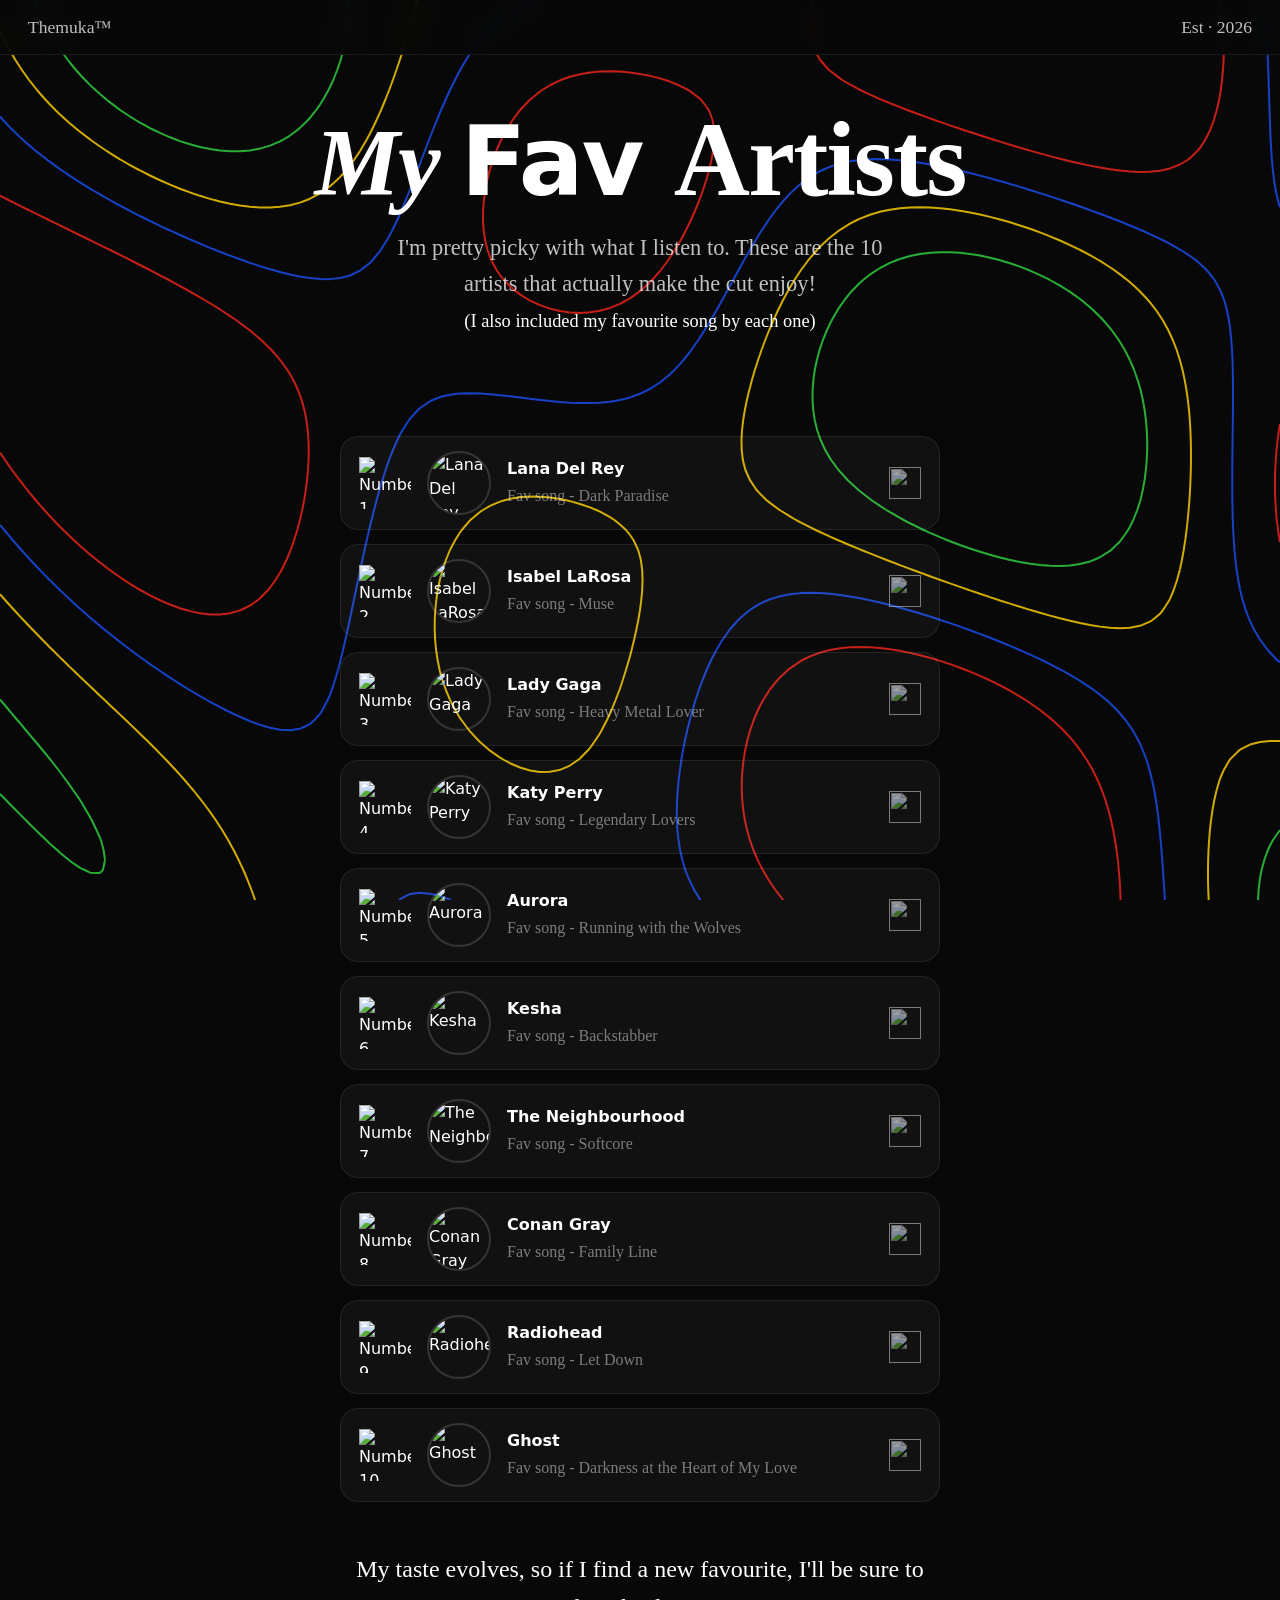
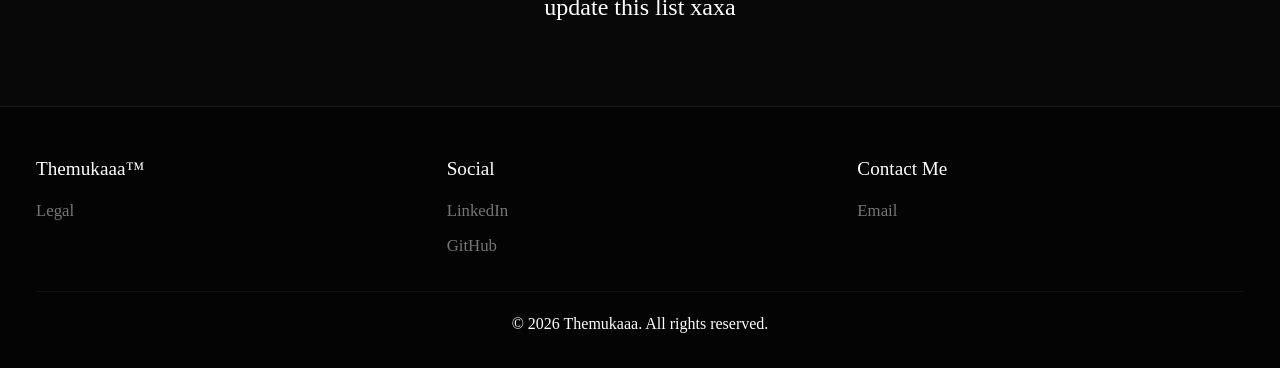
==== songs/index.html @ 4715c16e "Add files via upload" ====
<!DOCTYPE html>
<html lang="en">
<head>
  <meta charset="UTF-8" />
  <meta name="viewport" content="width=device-width, initial-scale=1.0" />

  <title>My Fav Artists - Themukaaa</title>
  <meta name="description" content="My top 10 favourite music artists and the one song by each that I keep coming back to." />
  <meta name="author" content="themukaaa" />
  <link rel="canonical" href="https://themukaaa.com/songs/" />

  <meta property="og:type" content="article" />
  <meta property="og:site_name" content="Themukaaa" />
  <meta property="og:title" content="My Fav Artists - Themukaaa" />
  <meta property="og:description" content="My top 10 favourite music artists and the one song by each that I keep coming back to." />
  <meta property="og:url" content="https://themukaaa.com/songs/" />

  <meta name="twitter:card" content="summary" />
  <meta name="twitter:title" content="My Fav Artists - Themukaaa" />
  <meta name="twitter:description" content="My top 10 favourite music artists and the one song by each." />

  <link rel="icon" href="/favicon.ico" sizes="any" />
  <link rel="icon" href="/favicon.svg" type="image/svg+xml" />
  <link rel="stylesheet" href="/css/style.css" />
</head>

<body>
  <a class="skip-link" href="#main">Skip to content</a>

  <canvas id="bgCanvas" aria-hidden="true"></canvas>

  <img src="/assets/stickers/note-blue-1.png" class="deco" style="top:8%;left:4%;width:55px;animation-delay:0s;animation-duration:7s" alt="" />
  <img src="/assets/stickers/note-pink-1.png" class="deco" style="top:6%;right:10%;width:48px;animation-delay:1.5s;animation-duration:9s" alt="" />
  <img src="/assets/stickers/note-red-1.png" class="deco" style="top:20%;right:4%;width:42px;animation-delay:0.8s;animation-duration:8s" alt="" />
  <img src="/assets/stickers/note-blue-2.png" class="deco" style="top:38%;left:2%;width:50px;animation-delay:2s;animation-duration:11s" alt="" />
  <img src="/assets/stickers/note-pink-2.png" class="deco" style="top:55%;right:3%;width:44px;animation-delay:0.4s;animation-duration:10s" alt="" />
  <img src="/assets/stickers/note-red-2.png" class="deco" style="top:70%;left:3%;width:46px;animation-delay:1.2s;animation-duration:8s" alt="" />
  <img src="/assets/stickers/note-red-0.png" class="deco" style="top:85%;right:5%;width:38px;animation-delay:3s;animation-duration:12s" alt="" />

  <header class="site-header">
    <a class="nav-name" href="/">Themuka&#8482;</a>
    <span class="nav-est">Est &middot; 2026</span>
  </header>

  <main id="main" class="page-main">

    <section class="songs-hero" aria-labelledby="songs-heading">
      <h1 id="songs-heading" class="songs-title">
        <span class="songs-word-my">My </span><span class="songs-word-fav">Fav </span><span class="songs-word-artists">Artists</span>
      </h1>
      <p class="songs-intro">I'm pretty picky with what I listen to. These are the 10 artists that actually make the cut enjoy!</p>
      <p class="songs-sub">(I also included my favourite song by each one)</p>
    </section>

    <section class="section" aria-labelledby="artists-list-heading">
      <h2 id="artists-list-heading" class="visually-hidden">The list</h2>

      <ol class="artists-list">
        <li>
          <a class="artist-card" href="https://www.lanadelrey.com" target="_blank" rel="noopener noreferrer">
            <img class="artist-rank" src="/assets/stickers/ranking-1.png" alt="Number 1" />
            <img class="artist-photo" src="/assets/photos/lana-del-rey.svg" alt="Lana Del Rey" />
            <span class="artist-info">
              <span class="artist-name">Lana Del Rey</span>
              <span class="artist-song">Fav song - Dark Paradise</span>
            </span>
            <img class="artist-globe" src="/assets/stickers/web-globe.png" alt="" />
            <span class="visually-hidden">Opens the official website in a new tab</span>
          </a>
        </li>

        <li>
          <a class="artist-card" href="https://www.isabellarosa.com" target="_blank" rel="noopener noreferrer">
            <img class="artist-rank" src="/assets/stickers/ranking-2.png" alt="Number 2" />
            <img class="artist-photo" src="/assets/photos/isabel-larosa.svg" alt="Isabel LaRosa" />
            <span class="artist-info">
              <span class="artist-name">Isabel LaRosa</span>
              <span class="artist-song">Fav song - Muse</span>
            </span>
            <img class="artist-globe" src="/assets/stickers/web-globe.png" alt="" />
            <span class="visually-hidden">Opens the official website in a new tab</span>
          </a>
        </li>

        <li>
          <a class="artist-card" href="https://www.ladygaga.com" target="_blank" rel="noopener noreferrer">
            <img class="artist-rank" src="/assets/stickers/ranking-3.png" alt="Number 3" />
            <img class="artist-photo" src="/assets/photos/lady-gaga.svg" alt="Lady Gaga" />
            <span class="artist-info">
              <span class="artist-name">Lady Gaga</span>
              <span class="artist-song">Fav song - Heavy Metal Lover</span>
            </span>
            <img class="artist-globe" src="/assets/stickers/web-globe.png" alt="" />
            <span class="visually-hidden">Opens the official website in a new tab</span>
          </a>
        </li>

        <li>
          <a class="artist-card" href="https://www.katyperry.com" target="_blank" rel="noopener noreferrer">
            <img class="artist-rank" src="/assets/stickers/ranking-4.png" alt="Number 4" />
            <img class="artist-photo" src="/assets/photos/katy-perry.svg" alt="Katy Perry" />
            <span class="artist-info">
              <span class="artist-name">Katy Perry</span>
              <span class="artist-song">Fav song - Legendary Lovers</span>
            </span>
            <img class="artist-globe" src="/assets/stickers/web-globe.png" alt="" />
            <span class="visually-hidden">Opens the official website in a new tab</span>
          </a>
        </li>

        <li>
          <a class="artist-card" href="https://www.aurora.ac" target="_blank" rel="noopener noreferrer">
            <img class="artist-rank" src="/assets/stickers/ranking-5.png" alt="Number 5" />
            <img class="artist-photo" src="/assets/photos/aurora.svg" alt="Aurora" />
            <span class="artist-info">
              <span class="artist-name">Aurora</span>
              <span class="artist-song">Fav song - Running with the Wolves</span>
            </span>
            <img class="artist-globe" src="/assets/stickers/web-globe.png" alt="" />
            <span class="visually-hidden">Opens the official website in a new tab</span>
          </a>
        </li>

        <li>
          <a class="artist-card" href="https://www.kesha.com" target="_blank" rel="noopener noreferrer">
            <img class="artist-rank" src="/assets/stickers/ranking-6.png" alt="Number 6" />
            <img class="artist-photo" src="/assets/photos/kesha.svg" alt="Kesha" />
            <span class="artist-info">
              <span class="artist-name">Kesha</span>
              <span class="artist-song">Fav song - Backstabber</span>
            </span>
            <img class="artist-globe" src="/assets/stickers/web-globe.png" alt="" />
            <span class="visually-hidden">Opens the official website in a new tab</span>
          </a>
        </li>

        <li>
          <a class="artist-card" href="https://www.thenbhd.com" target="_blank" rel="noopener noreferrer">
            <img class="artist-rank" src="/assets/stickers/ranking-7.png" alt="Number 7" />
            <img class="artist-photo" src="/assets/photos/the-neighbourhood.svg" alt="The Neighbourhood" />
            <span class="artist-info">
              <span class="artist-name">The Neighbourhood</span>
              <span class="artist-song">Fav song - Softcore</span>
            </span>
            <img class="artist-globe" src="/assets/stickers/web-globe.png" alt="" />
            <span class="visually-hidden">Opens the official website in a new tab</span>
          </a>
        </li>

        <li>
          <a class="artist-card" href="https://www.conangray.com" target="_blank" rel="noopener noreferrer">
            <img class="artist-rank" src="/assets/stickers/ranking-8.png" alt="Number 8" />
            <img class="artist-photo" src="/assets/photos/conan-gray.svg" alt="Conan Gray" />
            <span class="artist-info">
              <span class="artist-name">Conan Gray</span>
              <span class="artist-song">Fav song - Family Line</span>
            </span>
            <img class="artist-globe" src="/assets/stickers/web-globe.png" alt="" />
            <span class="visually-hidden">Opens the official website in a new tab</span>
          </a>
        </li>

        <li>
          <a class="artist-card" href="https://www.radiohead.com" target="_blank" rel="noopener noreferrer">
            <img class="artist-rank" src="/assets/stickers/ranking-9.png" alt="Number 9" />
            <img class="artist-photo" src="/assets/photos/radiohead.svg" alt="Radiohead" />
            <span class="artist-info">
              <span class="artist-name">Radiohead</span>
              <span class="artist-song">Fav song - Let Down</span>
            </span>
            <img class="artist-globe" src="/assets/stickers/web-globe.png" alt="" />
            <span class="visually-hidden">Opens the official website in a new tab</span>
          </a>
        </li>

        <li>
          <a class="artist-card" href="https://www.ghost.se" target="_blank" rel="noopener noreferrer">
            <img class="artist-rank" src="/assets/stickers/ranking-10.png" alt="Number 10" />
            <img class="artist-photo" src="/assets/photos/ghost.svg" alt="Ghost" />
            <span class="artist-info">
              <span class="artist-name">Ghost</span>
              <span class="artist-song">Fav song - Darkness at the Heart of My Love</span>
            </span>
            <img class="artist-globe" src="/assets/stickers/web-globe.png" alt="" />
            <span class="visually-hidden">Opens the official website in a new tab</span>
          </a>
        </li>
      </ol>

      <p class="songs-outro">My taste evolves, so if I find a new favourite, I'll be sure to update this list xaxa</p>
    </section>

  </main>

  <footer class="site-footer">
    <div class="footer-col">
      <h2>Themukaaa&#8482;</h2>
      <a href="/legal/">Legal</a>
    </div>

    <div class="footer-col">
      <h2>Social</h2>
      <a href="https://www.linkedin.com/in/themukaaa" target="_blank" rel="noopener noreferrer">LinkedIn</a>
      <a href="https://github.com/themukaaa" target="_blank" rel="noopener noreferrer">GitHub</a>
    </div>

    <div class="footer-col">
      <h2>Contact Me</h2>
      <a href="mailto:hello@themukaaa.com">Email</a>
    </div>

    <p class="footer-copy">&copy; 2026 Themukaaa. All rights reserved.</p>
  </footer>

  <script src="/js/script.js"></script>
</body>
</html>
---- css/style.css ----
@font-face {
  font-family: 'Syne';
  font-style: normal;
  font-weight: 700;
  font-display: swap;
  src: url('../assets/fonts/syne-v24-latin-700.woff2') format('woff2');
}

@font-face {
  font-family: 'Syne';
  font-style: normal;
  font-weight: 800;
  font-display: swap;
  src: url('../assets/fonts/syne-v24-latin-800.woff2') format('woff2');
}

@font-face {
  font-family: 'Caveat';
  font-style: normal;
  font-weight: 500;
  font-display: swap;
  src: url('../assets/fonts/caveat-v23-latin-500.woff2') format('woff2');
}

@font-face {
  font-family: 'Caveat';
  font-style: normal;
  font-weight: 700;
  font-display: swap;
  src: url('../assets/fonts/caveat-v23-latin-700.woff2') format('woff2');
}

@font-face {
  font-family: 'DM Sans';
  font-style: normal;
  font-weight: 300;
  font-display: swap;
  src: url('../assets/fonts/dm-sans-v17-latin-300.woff2') format('woff2');
}

@font-face {
  font-family: 'DM Sans';
  font-style: normal;
  font-weight: 400;
  font-display: swap;
  src: url('../assets/fonts/dm-sans-v17-latin-regular.woff2') format('woff2');
}

@font-face {
  font-family: 'DM Sans';
  font-style: normal;
  font-weight: 500;
  font-display: swap;
  src: url('../assets/fonts/dm-sans-v17-latin-500.woff2') format('woff2');
}

@font-face {
  font-family: 'Swanky and Moo Moo';
  font-style: normal;
  font-weight: 400;
  font-display: swap;
  src: url('../assets/fonts/swanky-and-moo-moo-v24-latin-regular.woff2') format('woff2');
}


:root {
  --red: #E8241A;
  --blue: #1A4CE8;
  --yellow: #F5C800;
  --green: #2ECC40;
  --white: #FFFFFF;
  --black: #080808;

  --font-display: 'Syne', system-ui, sans-serif;
  --font-hand: 'Caveat', cursive;
  --font-marker: 'Swanky and Moo Moo', cursive;
  --font-body: 'DM Sans', system-ui, sans-serif;

  --surface: rgba(255, 255, 255, 0.04);
  --surface-hover: rgba(255, 255, 255, 0.08);
  --border: rgba(255, 255, 255, 0.08);
  --border-hover: rgba(255, 255, 255, 0.2);

  --text-primary: #FFFFFF;
  --text-secondary: rgba(255, 255, 255, 0.75);
  --text-muted: rgba(255, 255, 255, 0.45);

  --radius: 18px;
  --radius-sm: 10px;
  --content-max: 640px;
  --nav-height: 62px;

  --ease: cubic-bezier(0.4, 0, 0.2, 1);
}
html {
  scrollbar-color: #ffff18 #080808;
  scrollbar-width: auto;
}

::-webkit-scrollbar {
  width: 12px;
  height: 12px;
}

::-webkit-scrollbar-track {
  background: #080808;
}

::-webkit-scrollbar-thumb {
  background: #ffff18;
  border-radius: 100px;
  border: 3px solid #080808;
}

::-webkit-scrollbar-thumb:hover {
  background: #ffffff;
}

::-webkit-scrollbar-corner {
  background: #080808;
}

*,
*::before,
*::after {
  box-sizing: border-box;
  margin: 0;
  padding: 0;
}

html {
  scroll-behavior: smooth;
  -webkit-text-size-adjust: 100%;
}

body {
  background: var(--black);
  color: var(--text-primary);
  font-family: var(--font-body);
  font-weight: 400;
  line-height: 1.5;
  overflow-x: hidden;
  min-height: 100vh;
}

img {
  max-width: 100%;
  display: block;
}

a {
  color: inherit;
}

button {
  font: inherit;
  color: inherit;
  background: none;
  border: none;
  cursor: pointer;
}

ul,
ol {
  list-style: none;
}

a:focus-visible,
button:focus-visible,
[tabindex]:focus-visible {
  outline: 3px solid var(--yellow);
  outline-offset: 4px;
  border-radius: var(--radius-sm);
}

.skip-link {
  position: absolute;
  top: -100px;
  left: 12px;
  z-index: 999;
  padding: 12px 20px;
  background: var(--yellow);
  color: var(--black);
  font-family: var(--font-body);
  font-weight: 500;
  font-size: 0.9rem;
  border-radius: var(--radius-sm);
  text-decoration: none;
  transition: top 0.2s var(--ease);
}

.skip-link:focus {
  top: 12px;
}

.visually-hidden {
  position: absolute;
  width: 1px;
  height: 1px;
  padding: 0;
  margin: -1px;
  overflow: hidden;
  clip: rect(0, 0, 0, 0);
  white-space: nowrap;
  border: 0;
}


#bgCanvas {
  position: fixed;
  inset: 0;
  width: 100%;
  height: 100%;
  z-index: 0;
  pointer-events: none;
}


.site-header {
  position: fixed;
  top: 0;
  left: 0;
  right: 0;
  z-index: 100;
  display: flex;
  align-items: center;
  justify-content: space-between;
  padding: 14px 28px;
  background: rgba(8, 8, 8, 0.9);
  backdrop-filter: blur(10px);
  -webkit-backdrop-filter: blur(10px);
  border-bottom: 1px solid rgba(255, 255, 255, 0.07);
}

.nav-name {
  font-family: var(--font-marker);
  font-size: 1.1rem;
  color: var(--text-secondary);
  text-decoration: none;
  transition: color 0.2s var(--ease);
}

.nav-name:hover {
  color: var(--text-primary);
}

.nav-est {
  font-family: var(--font-marker);
  font-size: 1.1rem;
  color: var(--text-secondary);
}



.page-main {
  position: relative;
  z-index: 2;
}

.section {
  position: relative;
  z-index: 2;
  max-width: var(--content-max);
  margin-inline: auto;
  padding: 60px 20px 0;
}

.section-centered {
  text-align: center;
}



.type-display {
  font-family: var(--font-display);
  font-weight: 800;
  color: var(--text-primary);
}

.type-hand {
  font-family: var(--font-hand);
  font-weight: 700;
  font-style: italic;
  color: var(--text-primary);
}

.type-marker {
  font-family: var(--font-marker);
  color: var(--text-primary);
}

.page-title {
  font-size: clamp(2.2rem, 8vw, 4.5rem);
  line-height: 1;
  letter-spacing: -0.02em;
  margin-bottom: 20px;
}

.section-title {
  font-size: clamp(1.8rem, 6vw, 2.8rem);
  line-height: 1.05;
  margin-bottom: 28px;
}

.lead {
  font-family: var(--font-marker);
  font-size: clamp(1rem, 3vw, 1.35rem);
  color: var(--text-secondary);
  line-height: 1.7;
  max-width: 520px;
  margin-inline: auto;
}



.deco {
  position: fixed;
  pointer-events: none;
  z-index: 1;
  animation: float linear infinite;
  filter: drop-shadow(0 4px 12px rgba(0, 0, 0, 0.4));
}

.deco-scroll {
  position: absolute;
  pointer-events: none;
  z-index: 1;
  animation: float linear infinite;
  filter: drop-shadow(0 4px 12px rgba(0, 0, 0, 0.4));
}

@keyframes float {
  0%   { transform: translateY(0) rotate(0deg); }
  33%  { transform: translateY(-12px) rotate(6deg); }
  66%  { transform: translateY(7px) rotate(-4deg); }
  100% { transform: translateY(0) rotate(0deg); }
}



.card {
  background: var(--surface);
  border: 1px solid var(--border);
  border-radius: var(--radius);
  padding: 16px 18px;
  transition: background 0.3s var(--ease),
              border-color 0.3s var(--ease),
              transform 0.3s var(--ease);
}

.card:hover,
.card:focus-within {
  background: var(--surface-hover);
  border-color: var(--border-hover);
  transform: translateY(-3px);
}

a.card {
  display: block;
  text-decoration: none;
  color: inherit;
}


.site-footer {
  position: relative;
  z-index: 2;
  display: grid;
  grid-template-columns: repeat(3, 1fr);
  gap: 24px;
  padding: 48px 36px 32px;
  border-top: 1px solid rgba(255, 255, 255, 0.08);
  background: rgba(0, 0, 0, 0.5);
}

.footer-col {
  display: flex;
  flex-direction: column;
  gap: 10px;
}

.footer-col h2 {
  font-family: var(--font-marker);
  font-size: 1.2rem;
  font-weight: 400;
  color: var(--text-primary);
  margin-bottom: 4px;
}

.footer-col a {
  font-family: var(--font-marker);
  font-size: 1.05rem;
  color: var(--text-muted);
  text-decoration: none;
  transition: color 0.2s var(--ease);
  width: fit-content;
}

.footer-col a:hover {
  color: var(--text-primary);
}

.footer-copy {
  grid-column: 1 / -1;
  text-align: center;
  font-family: var(--font-marker);
  font-size: 1rem;
  color: var(--text-primary);
  padding-top: 20px;
  border-top: 1px solid rgba(255, 255, 255, 0.05);
  margin-top: 8px;
}



@media (max-width: 560px) {
  .site-header {
    padding: 12px 18px;
  }

  .section {
    padding: 48px 16px 0;
  }

  .site-footer {
    grid-template-columns: 1fr;
    padding: 36px 20px 28px;
    gap: 20px;
  }

  .footer-copy {
    grid-column: 1;
  }
}

@media (prefers-reduced-motion: reduce) {
  *,
  *::before,
  *::after {
    animation-duration: 0.01ms !important;
    animation-iteration-count: 1 !important;
    transition-duration: 0.01ms !important;
    scroll-behavior: auto !important;
  }
}
.hero {
  position: relative;
  z-index: 2;
  min-height: 100vh;
  display: flex;
  flex-direction: column;
  align-items: center;
  justify-content: center;
  padding: 100px 24px 80px;
  overflow: hidden;
  text-align: center;
}

.hero {
  position: relative;
  z-index: 2;
  min-height: 100vh;
  display: flex;
  flex-direction: column;
  align-items: center;
  justify-content: center;
  padding: 100px 24px 80px;
  overflow: hidden;
  text-align: center;
}

.hero-inner {
  position: relative;
  z-index: 3;
}

.hero-logo {
  width: 70px;
  height: 70px;
  object-fit: contain;
  filter: invert(1);
  margin: 0 auto 20px;
}

.hero-welcome {
  font-family: var(--font-marker);
  font-size: clamp(2rem, 5vw, 3rem);
  color: var(--text-primary);
  margin-bottom: 8px;
}

.hero-title {
  font-size: clamp(3rem, 10vw, 6.5rem);
  line-height: 0.93;
  letter-spacing: -0.02em;
}

.hero-port {
  font-family: var(--font-display);
  font-weight: 800;
  color: var(--text-primary);
}

.hero-folio {
  font-family: var(--font-hand);
  font-weight: 700;
  font-style: italic;
  color: var(--text-primary);
}

.hero-garden {
  font-family: var(--font-marker);
  font-size: clamp(1rem, 3vw, 1.5rem);
  color: var(--text-primary);
  margin-top: 8px;
}

.scroll-hint {
  position: absolute;
  bottom: 28px;
  left: 50%;
  transform: translateX(-50%);
  display: flex;
  flex-direction: column;
  align-items: center;
  gap: 4px;
  font-family: var(--font-marker);
  font-size: 1rem;
  color: var(--text-primary);
  animation: scrollBounce 2s ease-in-out infinite;
  z-index: 3;
}

@keyframes scrollBounce {
  0%, 100% { transform: translateX(-50%) translateY(0); }
  50% { transform: translateX(-50%) translateY(7px); }
}

.stickers-section {
  position: relative;
  z-index: 2;
  padding: 80px 24px;
}

.stickers-grid {
  display: grid;
  grid-template-columns: repeat(2, 1fr);
  gap: 48px 20px;
  max-width: 460px;
  margin-inline: auto;
  justify-items: center;
}

.stickers-grid > li {
  display: flex;
  justify-content: center;
}

.sticker-item {
  display: flex;
  flex-direction: column;
  align-items: center;
  gap: 8px;
  text-align: center;
  max-width: 160px;
  text-decoration: none;
  color: inherit;
}

.sticker-item:hover .sticker-img,
.sticker-item:focus-visible .sticker-img {
  transform: scale(1.07) translateY(-4px);
}

.sticker-item.is-static:hover .sticker-img {
  transform: scale(1.04) translateY(-2px);
}

.sticker-img {
  width: 100px;
  height: 100px;
  object-fit: contain;
  filter: drop-shadow(0 5px 12px rgba(0, 0, 0, 0.6));
  transition: transform 0.3s var(--ease);
}

.sticker-label {
  font-family: var(--font-marker);
  font-size: 1.05rem;
  color: var(--text-secondary);
  line-height: 1.2;
  white-space: nowrap;
}

.sticker-item:hover .sticker-label,
.sticker-item:focus-visible .sticker-label {
  color: var(--text-primary);
}

.made-section {
  position: relative;
  z-index: 2;
  min-height: 100vh;
  display: flex;
  flex-direction: column;
  align-items: center;
  justify-content: center;
  padding: 80px 24px 100px;
  overflow: hidden;
}

.made-title-wrap {
  text-align: center;
  margin-bottom: 60px;
  position: relative;
  z-index: 3;
  width: 100%;
}

.made-inline {
  display: flex;
  flex-wrap: wrap;
  justify-content: center;
  align-items: baseline;
  gap: 0 12px;
}

.made-sub {
  font-family: var(--font-marker);
  font-size: clamp(1.3rem, 3.5vw, 2rem);
  color: var(--text-secondary);
}

.made-title {
  font-family: var(--font-display);
  font-weight: 800;
  font-size: clamp(1.8rem, 5vw, 3.2rem);
  color: var(--text-primary);
  letter-spacing: -0.02em;
}

.brands-grid {
  display: grid;
  grid-template-columns: repeat(2, 1fr);
  gap: 24px 32px;
  position: relative;
  z-index: 3;
  max-width: 480px;
  width: 100%;
}

.brand-item {
  display: flex;
  flex-direction: column;
  align-items: center;
  gap: 10px;
  padding: 20px 16px;
  border: 1px solid var(--border);
  border-radius: var(--radius);
  background: rgba(255, 255, 255, 0.02);
  text-decoration: none;
  color: inherit;
  transition: background 0.3s var(--ease),
              border-color 0.3s var(--ease),
              transform 0.3s var(--ease);
}

.brand-item:hover,
.brand-item:focus-visible {
  background: var(--surface-hover);
  border-color: var(--border-hover);
  transform: translateY(-4px);
}

.brand-item img {
  height: 50px;
  object-fit: contain;
  max-width: 100%;
}

.brand-item span {
  font-family: var(--font-body);
  font-size: 0.8rem;
  font-weight: 400;
  letter-spacing: 0.06em;
  text-transform: uppercase;
  color: var(--text-muted);
}

@media (min-width: 720px) {
  .stickers-grid {
    grid-template-columns: repeat(3, 1fr);
    max-width: 640px;
  }
}

@media (max-width: 560px) {
  .stickers-section {
    padding: 60px 16px;
  }

  .brands-grid {
    gap: 16px;
  }
}

  .sticker-img {
    width: 82px;
    height: 82px;
  }

  .sticker-item {
    max-width: 100px;
  }

  .brands-grid {
    gap: 16px;
  }

.me-hero {
  position: relative;
  z-index: 2;
  min-height: 100vh;
  display: flex;
  flex-direction: column;
  align-items: center;
  justify-content: center;
  padding: 110px 28px 80px;
  text-align: center;
  overflow: hidden;
}

.me-title {
  font-size: clamp(2rem, 7vw, 4rem);
  line-height: 1;
  letter-spacing: -0.02em;
  margin-bottom: 32px;
  position: relative;
  z-index: 3;
}

.me-word-get {
  font-family: var(--font-display);
  font-weight: 800;
  color: var(--text-primary);
}

.me-word-to {
  font-family: var(--font-marker);
  color: var(--text-primary);
}

.me-word-know {
  font-family: var(--font-hand);
  font-weight: 700;
  font-style: italic;
  color: var(--text-primary);
}

.me-photo {
  width: 170px;
  height: 170px;
  object-fit: cover;
  position: relative;
  z-index: 3;
  margin-bottom: 28px;
  filter: drop-shadow(0 6px 18px rgba(0, 0, 0, 0.5));
  clip-path: path('M85 0 C142 0 170 28 170 85 C170 142 142 170 85 170 C28 170 0 142 0 85 C0 28 28 0 85 0 Z');
  transition: transform 0.3s var(--ease);
}

.me-photo:hover {
  transform: scale(1.06) translateY(-4px);
}

.me-bio {
  font-family: var(--font-marker);
  font-size: clamp(1.05rem, 3vw, 1.3rem);
  color: var(--text-secondary);
  max-width: 500px;
  margin-inline: auto;
  line-height: 1.75;
  position: relative;
  z-index: 3;
}

.me-bio p + p {
  margin-top: 1.2em;
}

.me-title-sub {
  font-family: var(--font-marker);
  font-size: 0.6em;
  color: var(--text-primary);
}

.skill-list {
  display: flex;
  flex-direction: column;
  gap: 20px;
}

.skill-item {
  background: var(--surface);
  border: 1px solid var(--border);
  border-radius: 16px;
  padding: 18px 20px;
  transition: background 0.3s var(--ease),
              border-color 0.3s var(--ease),
              transform 0.3s var(--ease);
}

.skill-item:hover {
  background: var(--surface-hover);
  border-color: var(--border-hover);
  transform: translateY(-3px);
}

.skill-name {
  font-family: var(--font-marker);
  font-size: 1.15rem;
  font-weight: 400;
  color: var(--text-secondary);
  margin-bottom: 12px;
}

.stars {
  display: flex;
  justify-content: center;
  gap: 6px;
}

.star {
  width: 32px;
  height: 32px;
  object-fit: contain;
}

.tools-grid {
  display: flex;
  flex-wrap: wrap;
  justify-content: center;
  gap: 28px 24px;
  padding-bottom: 100px;
}

.tool-item {
  display: flex;
  flex-direction: column;
  align-items: center;
  gap: 10px;
  width: 80px;
  text-decoration: none;
  color: inherit;
}

.tool-icon {
  width: 64px;
  height: 64px;
  object-fit: contain;
  filter: drop-shadow(0 4px 10px rgba(0, 0, 0, 0.4));
  transition: transform 0.3s var(--ease);
}

.tool-item:hover .tool-icon,
.tool-item:focus-visible .tool-icon {
  transform: scale(1.1) translateY(-3px);
}

.tool-name {
  font-family: var(--font-marker);
  font-size: 0.95rem;
  color: var(--text-secondary);
  text-align: center;
  line-height: 1.2;
  transition: color 0.2s var(--ease);
}

.tool-item:hover .tool-name,
.tool-item:focus-visible .tool-name {
  color: var(--text-primary);
}

.songs-hero {
  position: relative;
  z-index: 2;
  padding: 110px 28px 40px;
  text-align: center;
}

.songs-title {
  font-size: clamp(3rem, 10vw, 6rem);
  line-height: 0.95;
  letter-spacing: -0.02em;
  margin-bottom: 20px;
}

.songs-word-my {
  font-family: var(--font-hand);
  font-weight: 700;
  font-style: italic;
  color: var(--text-primary);
}

.songs-word-fav {
  font-family: var(--font-display);
  font-weight: 800;
  color: var(--text-primary);
}

.songs-word-artists {
  font-family: var(--font-marker);
  font-size: 1.1em;
  color: var(--text-primary);
}

.songs-intro {
  font-family: var(--font-marker);
  font-size: clamp(1rem, 3vw, 1.4rem);
  color: var(--text-secondary);
  max-width: 540px;
  margin: 0 auto 6px;
  line-height: 1.6;
}

.songs-sub {
  font-family: var(--font-marker);
  font-size: clamp(0.9rem, 2.5vw, 1.15rem);
  color: var(--text-primary);
  max-width: 400px;
  margin-inline: auto;
}

.artists-list {
  display: flex;
  flex-direction: column;
  gap: 14px;
  padding-bottom: 40px;
}

.artist-card {
  display: flex;
  align-items: center;
  gap: 16px;
  background: var(--surface);
  border: 1px solid var(--border);
  border-radius: var(--radius);
  padding: 14px 18px;
  text-decoration: none;
  color: inherit;
  transition: background 0.3s var(--ease),
              border-color 0.3s var(--ease),
              transform 0.3s var(--ease);
}

.artist-card:hover,
.artist-card:focus-visible {
  background: var(--surface-hover);
  border-color: var(--border-hover);
  transform: translateY(-3px);
}

.artist-rank {
  flex-shrink: 0;
  width: 52px;
  height: 52px;
  object-fit: contain;
}

.artist-photo {
  flex-shrink: 0;
  width: 64px;
  height: 64px;
  border-radius: 50%;
  object-fit: cover;
  border: 2px solid rgba(255, 255, 255, 0.15);
}

.artist-info {
  flex: 1;
  display: flex;
  flex-direction: column;
}

.artist-name {
  font-family: var(--font-display);
  font-size: 1rem;
  font-weight: 700;
  color: var(--text-primary);
  margin-bottom: 3px;
}

.artist-song {
  font-family: var(--font-marker);
  font-size: 1rem;
  color: var(--text-muted);
}

.artist-globe {
  flex-shrink: 0;
  width: 32px;
  height: 32px;
  object-fit: contain;
  opacity: 0.6;
  transition: opacity 0.2s var(--ease), transform 0.2s var(--ease);
}

.artist-card:hover .artist-globe,
.artist-card:focus-visible .artist-globe {
  opacity: 1;
  transform: scale(1.15);
}

.songs-outro {
  font-family: var(--font-marker);
  font-size: clamp(1.1rem, 3vw, 1.5rem);
  color: var(--text-primary);
  text-align: center;
  line-height: 1.6;
  padding: 8px 0 80px;
}
.anime-hero {
  position: relative;
  z-index: 2;
  padding: 110px 28px 50px;
  text-align: center;
}

.anime-title {
  font-size: clamp(2.4rem, 8vw, 5rem);
  line-height: 1;
  letter-spacing: -0.02em;
  margin-bottom: 18px;
}

.anime-word-my {
  font-family: var(--font-hand);
  font-weight: 700;
  font-style: italic;
  color: var(--text-primary);
}

.anime-word-anime {
  font-family: var(--font-display);
  font-weight: 800;
  color: var(--text-primary);
}

.anime-word-addiction {
  font-family: var(--font-marker);
  font-size: 1.15em;
  color: var(--text-primary);
}

.anime-intro {
  font-family: var(--font-marker);
  font-size: clamp(1rem, 3vw, 1.4rem);
  color: var(--text-secondary);
  max-width: 520px;
  margin-inline: auto;
  line-height: 1.6;
}

.anime-list {
  display: flex;
  flex-direction: column;
  gap: 14px;
  margin-bottom: 20px;
}

.anime-card {
  display: flex;
  align-items: center;
  gap: 16px;
  background: var(--surface);
  border: 1px solid var(--border);
  border-radius: var(--radius);
  padding: 12px 16px;
  transition: background 0.3s var(--ease),
              border-color 0.3s var(--ease),
              transform 0.3s var(--ease);
}

.anime-card:hover {
  background: var(--surface-hover);
  border-color: var(--border-hover);
  transform: translateY(-3px);
}

.anime-rank {
  flex-shrink: 0;
  width: 46px;
  height: 46px;
  object-fit: contain;
}

.anime-cover {
  flex-shrink: 0;
  width: 70px;
  height: 70px;
  border-radius: 10px;
  object-fit: cover;
  border: 1px solid rgba(255, 255, 255, 0.12);
}

.anime-info {
  flex: 1;
  text-align: left;
}

.anime-name {
  font-family: var(--font-display);
  font-size: 0.95rem;
  font-weight: 700;
  color: var(--text-primary);
  margin-bottom: 4px;
}

.anime-genre {
  font-family: var(--font-marker);
  font-size: 0.9rem;
  color: var(--text-muted);
}

.stats-grid {
  display: grid;
  grid-template-columns: 1fr 1fr;
  gap: 20px;
}

.stat-card {
  background: var(--surface);
  border: 1px solid var(--border);
  border-radius: var(--radius);
  padding: 28px 16px;
  display: flex;
  flex-direction: column;
  align-items: center;
  gap: 12px;
}

.stat-sticker {
  width: 100px;
  height: 100px;
  object-fit: contain;
}

.stat-label {
  font-family: var(--font-marker);
  font-size: 1.05rem;
  color: var(--text-muted);
}

.northstar {
  padding-bottom: 80px;
}

.northstar-heading {
  font-family: var(--font-marker);
  font-size: clamp(1.8rem, 6vw, 3rem);
  line-height: 1;
  color: var(--text-primary);
  margin-bottom: 12px;
}

.northstar-quote {
  font-family: var(--font-marker);
  font-size: clamp(1rem, 3vw, 1.3rem);
  color: var(--text-secondary);
  max-width: 480px;
  margin: 0 auto 28px;
  line-height: 1.6;
}

.ghibli-card {
  display: block;
  background: var(--surface);
  border: 1px solid var(--border);
  border-radius: 20px;
  overflow: hidden;
  text-decoration: none;
  color: inherit;
  transition: transform 0.3s var(--ease), border-color 0.3s var(--ease);
}

.ghibli-card:hover,
.ghibli-card:focus-visible {
  transform: translateY(-4px);
  border-color: var(--border-hover);
}

.ghibli-img {
  width: 100%;
  height: 200px;
  object-fit: cover;
}

.ghibli-body {
  display: block;
  padding: 18px;
}

.ghibli-name {
  display: block;
  font-family: var(--font-display);
  font-size: 1.3rem;
  font-weight: 800;
  color: var(--text-primary);
}

.cats-hero {
  position: relative;
  z-index: 2;
  padding: 110px 28px 30px;
  text-align: center;
}

.cats-title {
  font-size: clamp(2.6rem, 9vw, 5.5rem);
  line-height: 1;
  letter-spacing: -0.02em;
  margin-bottom: 18px;
}

.cats-word-world {
  font-family: var(--font-display);
  font-weight: 800;
  color: var(--text-primary);
}

.cats-word-of {
  font-family: var(--font-marker);
  font-size: 0.8em;
  color: var(--text-primary);
}

.cats-word-cats {
  font-family: var(--font-hand);
  font-weight: 700;
  font-style: italic;
  color: var(--text-primary);
}

.cats-intro {
  font-family: var(--font-marker);
  font-size: clamp(1rem, 3vw, 1.4rem);
  color: var(--text-secondary);
  max-width: 540px;
  margin-inline: auto;
  line-height: 1.6;
}

.cats-tap-hint {
  font-family: var(--font-marker);
  font-size: clamp(0.95rem, 2.8vw, 1.2rem);
  color: var(--text-muted);
  margin-top: 22px;
}

.cats-field-section {
  position: relative;
  z-index: 2;
}

.cats-field {
  position: relative;
  width: 100%;
  min-height: 900px;
  padding: 20px 0;
}

.cat-item {
  position: absolute;
}

.cat-button {
  display: block;
  padding: 0;
  background: none;
  border: none;
  cursor: pointer;
  -webkit-tap-highlight-color: transparent;
}

.cat-img {
  width: 110px;
  height: 110px;
  object-fit: contain;
  filter: drop-shadow(0 5px 14px rgba(0, 0, 0, 0.6));
  transition: transform 0.3s var(--ease);
}

.cat-button:hover .cat-img,
.cat-button:focus-visible .cat-img,
.cat-item.is-open .cat-img {
  transform: scale(1.08) translateY(-3px);
}

.cat-bubble {
  position: absolute;
  bottom: 115%;
  left: 50%;
  transform: translateX(-50%) translateY(6px);
  width: 230px;
  background: #161616;
  border: 1px solid rgba(255, 255, 255, 0.15);
  border-radius: 16px;
  padding: 14px 16px;
  font-family: var(--font-marker);
  font-size: 0.95rem;
  color: var(--text-secondary);
  line-height: 1.45;
  text-align: center;
  opacity: 0;
  pointer-events: none;
  transition: opacity 0.25s var(--ease), transform 0.25s var(--ease);
  z-index: 10;
  box-shadow: 0 10px 30px rgba(0, 0, 0, 0.5);
}

.cat-item.is-open .cat-bubble {
  opacity: 1;
  transform: translateX(-50%) translateY(0);
  pointer-events: auto;
}

.cat-bubble::after {
  content: '';
  position: absolute;
  top: 100%;
  left: 50%;
  transform: translateX(-50%);
  border: 8px solid transparent;
  border-top-color: #161616;
}

.cat-item.edge-left .cat-bubble {
  left: 0;
  transform: translateX(0) translateY(6px);
}

.cat-item.edge-left.is-open .cat-bubble {
  transform: translateX(0) translateY(0);
}

.cat-item.edge-left .cat-bubble::after {
  left: 30px;
  transform: translateX(0);
}

.cat-item.edge-right .cat-bubble {
  left: auto;
  right: 0;
  transform: translateX(0) translateY(6px);
}

.cat-item.edge-right.is-open .cat-bubble {
  transform: translateX(0) translateY(0);
}

.cat-item.edge-right .cat-bubble::after {
  left: auto;
  right: 30px;
  transform: translateX(0);
}

.charity-section {
  padding-bottom: 100px;
}

.charity-heading {
  font-family: var(--font-marker);
  font-size: clamp(1.8rem, 6vw, 2.8rem);
  color: var(--text-primary);
  margin-bottom: 20px;
}

.charity-intro {
  font-family: var(--font-marker);
  font-size: clamp(1rem, 2.8vw, 1.25rem);
  color: var(--text-primary);
  max-width: 480px;
  margin: 0 auto 32px;
  line-height: 1.6;
}

.charity-grid {
  display: flex;
  flex-direction: column;
  gap: 18px;
}

.charity-card {
  display: flex;
  flex-direction: column;
  align-items: center;
  background: var(--surface);
  border: 1px solid var(--border);
  border-radius: var(--radius);
  padding: 24px 22px;
  text-decoration: none;
  color: inherit;
  transition: background 0.3s var(--ease),
              border-color 0.3s var(--ease),
              transform 0.3s var(--ease);
}

.charity-card:hover,
.charity-card:focus-visible {
  background: var(--surface-hover);
  border-color: var(--border-hover);
  transform: translateY(-3px);
}

.charity-logo {
  width: 64px;
  height: 64px;
  object-fit: contain;
  margin-bottom: 14px;
}

.charity-name {
  font-family: var(--font-display);
  font-size: 1.15rem;
  font-weight: 800;
  color: var(--text-primary);
}

@media (max-width: 560px) {
  .cat-img {
    width: 92px;
    height: 92px;
  }

  .cat-bubble {
    width: 200px;
  }
}
.journal-hero {
  position: relative;
  z-index: 2;
  padding: 110px 28px 20px;
  text-align: center;
}

.journal-title {
  font-size: clamp(2.4rem, 8vw, 5rem);
  line-height: 1;
  letter-spacing: -0.02em;
  margin-bottom: 14px;
}

.journal-word-my {
  font-family: var(--font-hand);
  font-weight: 700;
  font-style: italic;
  color: var(--text-primary);
}

.journal-word-junk {
  font-family: var(--font-display);
  font-weight: 800;
  color: var(--text-primary);
}

.journal-word-journals {
  font-family: var(--font-marker);
  font-size: 1.1em;
  color: var(--text-primary);
}

.journal-sub {
  font-family: var(--font-marker);
  font-size: clamp(1rem, 3vw, 1.35rem);
  color: var(--text-secondary);
  margin-bottom: 20px;
}

.journal-part {
  font-family: var(--font-marker);
  font-size: clamp(1.45rem, 5vw, 2rem);
  color: var(--text-primary);
  margin-top: 10px;
}

.carousel-section {
  position: relative;
  z-index: 2;
}

.carousel-wrap {
  position: relative;
  margin-top: 40px;
  width: 100%;
  overflow: hidden;
}

.carousel-track {
  display: flex;
  transition: transform 0.4s var(--ease);
  will-change: transform;
}

.carousel-slide {
  flex-shrink: 0;
  width: 100%;
  display: flex;
  justify-content: center;
  padding: 0 24px;
}

.carousel-img {
  width: auto;
  max-width: 88vw;
  max-height: 500px;
  object-fit: contain;
  margin-inline: auto;
}

.carousel-dots {
  display: flex;
  justify-content: center;
  gap: 7px;
  margin-top: 20px;
  padding-bottom: 4px;
}

.dot {
  width: 9px;
  height: 9px;
  padding: 0;
  border: none;
  border-radius: 50%;
  background: rgba(255, 255, 255, 0.25);
  cursor: pointer;
  transition: background 0.3s var(--ease), transform 0.3s var(--ease);
}

.dot.is-active {
  background: var(--white);
  transform: scale(1.3);
}

.carousel-arrows {
  display: flex;
  justify-content: center;
  align-items: center;
  gap: 24px;
  margin-top: 16px;
}

.carousel-arrow {
  background: none;
  border: none;
  padding: 0;
  cursor: pointer;
  display: flex;
  align-items: center;
  justify-content: center;
  transition: transform 0.2s var(--ease);
}

.carousel-arrow:hover,
.carousel-arrow:focus-visible {
  transform: scale(1.12);
}

.carousel-arrow img {
  width: 56px;
  height: 56px;
  object-fit: contain;
  filter: drop-shadow(0 3px 8px rgba(0, 0, 0, 0.5));
}

.tips-section {
  margin-top: 60px;
  padding-bottom: 100px;
}

.tips-heading {
  font-family: var(--font-marker);
  font-size: clamp(1.5rem, 5vw, 2.4rem);
  text-align: center;
  margin-bottom: 36px;
  line-height: 1.4;
  color: var(--text-primary);
}

.tips-list {
  display: flex;
  flex-direction: column;
  gap: 14px;
}

.tip-card {
  display: flex;
  gap: 16px;
  align-items: flex-start;
  background: var(--surface);
  border: 1px solid var(--border);
  border-radius: var(--radius);
  padding: 18px 18px 18px 16px;
  transition: background 0.3s var(--ease),
              border-color 0.3s var(--ease),
              transform 0.3s var(--ease);
}

.tip-card:hover {
  background: var(--surface-hover);
  border-color: var(--border-hover);
  transform: translateY(-2px);
}

.tip-number {
  flex-shrink: 0;
  width: 50px;
  height: 50px;
  object-fit: contain;
}

.tip-text {
  font-family: var(--font-marker);
  font-size: clamp(1rem, 3vw, 1.15rem);
  color: var(--text-secondary);
  line-height: 1.6;
  padding-top: 4px;
}
.error-hero {
  position: relative;
  z-index: 2;
  min-height: 100vh;
  display: flex;
  flex-direction: column;
  align-items: center;
  justify-content: center;
  padding: 110px 28px 80px;
  text-align: center;
  overflow: hidden;
}

.error-sticker {
  width: 150px;
  height: 150px;
  object-fit: contain;
  position: relative;
  z-index: 3;
  filter: drop-shadow(0 6px 18px rgba(0, 0, 0, 0.5));
  margin-bottom: 24px;
}

.error-title {
  font-size: clamp(1.9rem, 7vw, 3.4rem);
  line-height: 1;
  letter-spacing: -0.02em;
  margin-bottom: 20px;
  position: relative;
  z-index: 3;
}

.error-word-page {
  font-family: var(--font-display);
  font-weight: 800;
  color: var(--text-primary);
}

.error-word-not {
  font-family: var(--font-marker);
  color: var(--text-primary);
}

.error-word-found {
  font-family: var(--font-hand);
  font-weight: 700;
  font-style: italic;
  color: var(--text-primary);
}

.error-text {
  font-family: var(--font-marker);
  font-size: clamp(1.05rem, 3vw, 1.35rem);
  color: var(--text-secondary);
  max-width: 460px;
  margin: 0 auto 36px;
  line-height: 1.7;
  position: relative;
  z-index: 3;
}

.error-button {
  position: relative;
  z-index: 3;
  display: inline-block;
  font-family: var(--font-marker);
  font-size: 1.15rem;
  color: var(--text-primary);
  text-decoration: none;
  background: var(--surface);
  border: 1px solid var(--border-hover);
  border-radius: 100px;
  padding: 14px 32px;
  transition: background 0.3s var(--ease),
              border-color 0.3s var(--ease),
              transform 0.3s var(--ease);
}

.error-button:hover,
.error-button:focus-visible {
  background: var(--surface-hover);
  border-color: var(--white);
  transform: translateY(-3px);
}
.legal-hero {
  position: relative;
  z-index: 2;
  padding: 110px 28px 10px;
  text-align: center;
}

.legal-title {
  font-size: clamp(2.2rem, 8vw, 4.2rem);
  line-height: 1;
  letter-spacing: -0.02em;
  margin-bottom: 26px;
}

.legal-word-legal {
  font-family: var(--font-display);
  font-weight: 800;
  color: var(--text-primary);
}

.legal-word-and {
  font-family: var(--font-marker);
  color: var(--text-primary);
}

.legal-word-privacy {
  font-family: var(--font-hand);
  font-weight: 700;
  font-style: italic;
  color: var(--text-primary);
}

.dim-toggle {
  font-family: var(--font-marker);
  font-size: 1rem;
  color: var(--text-secondary);
  background: var(--surface);
  border: 1px solid var(--border);
  border-radius: 100px;
  padding: 10px 22px;
  cursor: pointer;
  transition: background 0.3s var(--ease),
              border-color 0.3s var(--ease),
              color 0.3s var(--ease);
}

.dim-toggle:hover,
.dim-toggle:focus-visible {
  background: var(--surface-hover);
  border-color: var(--border-hover);
  color: var(--text-primary);
}

#bgCanvas {
  transition: opacity 0.5s var(--ease);
}

body.is-dimmed #bgCanvas {
  opacity: 0.2;
}

.legal-section {
  padding-bottom: 100px;
}

.legal-panel {
  background: rgba(8, 8, 8, 0.72);
  border: 1px solid var(--border);
  border-radius: var(--radius);
  padding: 32px 28px;
  backdrop-filter: blur(3px);
  -webkit-backdrop-filter: blur(3px);
}

.legal-block + .legal-block {
  margin-top: 34px;
}

.legal-block-title {
  font-family: var(--font-marker);
  font-size: clamp(1.35rem, 4vw, 1.8rem);
  font-weight: 400;
  color: var(--text-primary);
  margin-bottom: 12px;
}

.legal-block p {
  font-family: var(--font-body);
  font-weight: 300;
  font-size: 1rem;
  color: var(--text-secondary);
  line-height: 1.75;
}

.legal-updated {
  font-family: var(--font-marker);
  font-size: 1rem;
  color: var(--text-muted);
  margin-top: 40px;
  padding-top: 20px;
  border-top: 1px solid var(--border);
}

@media (max-width: 560px) {
  .legal-panel {
    padding: 24px 20px;
  }
}
.updates-body {
  height: 100vh;
  overflow: hidden;
  display: flex;
  flex-direction: column;
}

.updates-top {
  position: relative;
  z-index: 2;
  flex-shrink: 0;
  background: var(--black);
  padding: 96px 28px 34px;
  text-align: center;
  overflow: hidden;
}

.deco-top {
  position: absolute;
  pointer-events: none;
  z-index: 1;
  animation: float linear infinite;
  filter: drop-shadow(0 4px 12px rgba(0, 0, 0, 0.4));
}

.updates-logo {
  width: 70px;
  height: 70px;
  object-fit: contain;
  filter: invert(1);
  margin: 0 auto 18px;
  position: relative;
  z-index: 3;
}

.updates-title {
  font-size: clamp(2.1rem, 7.5vw, 3.6rem);
  line-height: 1;
  letter-spacing: -0.02em;
  margin-bottom: 12px;
  position: relative;
  z-index: 3;
}

.updates-word-news {
  font-family: var(--font-display);
  font-weight: 800;
  color: var(--text-primary);
}

.updates-word-and {
  font-family: var(--font-marker);
  color: var(--text-primary);
}

.updates-word-updates {
  font-family: var(--font-hand);
  font-weight: 700;
  font-style: italic;
  color: var(--text-primary);
}

.updates-intro {
  font-family: var(--font-marker);
  font-size: clamp(1rem, 3vw, 1.35rem);
  color: var(--text-secondary);
  position: relative;
  z-index: 3;
}

.updates-panel {
  position: relative;
  flex: 1;
  min-height: 0;
  border-top-left-radius: 26px;
  border-top-right-radius: 26px;
  overflow: hidden;
  border-top: 2px solid rgba(255, 255, 255, 0.85);
}

.updates-panel #bgCanvas {
  position: absolute;
  inset: 0;
  width: 100%;
  height: 100%;
  z-index: 0;
}

.chat-scroll {
  position: absolute;
  inset: 0;
  z-index: 2;
  overflow-y: auto;
  padding: 40px 20px 40px;
}

.chat-scroll:focus-visible {
  outline: 3px solid var(--yellow);
  outline-offset: -3px;
}

.chat-log {
  display: flex;
  flex-direction: column;
  gap: 34px;
  max-width: 560px;
  margin-inline: auto;
}

.chat-date {
  text-align: center;
  font-family: var(--font-marker);
  font-size: 1.05rem;
  color: var(--text-secondary);
  margin-bottom: 18px;
}

.chat-messages {
  display: flex;
  flex-direction: column;
  gap: 10px;
}

.msg {
  display: flex;
  align-items: flex-end;
  gap: 10px;
  max-width: 80%;
}

.msg-avatar {
  flex-shrink: 0;
  width: 40px;
  height: 40px;
  border-radius: 50%;
  object-fit: cover;
  background: rgba(255, 255, 255, 0.06);
}

.msg + .msg .msg-avatar {
  visibility: hidden;
}

.msg-bubble {
  background: rgba(8, 8, 8, 0.82);
  border: 1px solid rgba(255, 255, 255, 0.15);
  border-radius: 20px 20px 20px 6px;
  padding: 12px 16px;
  backdrop-filter: blur(3px);
  -webkit-backdrop-filter: blur(3px);
}

.msg-bubble p {
  font-family: var(--font-marker);
  font-size: 1.05rem;
  color: var(--text-primary);
  line-height: 1.5;
}

.msg-bubble p + p {
  margin-top: 0.6em;
}

.msg-bubble a {
  color: var(--yellow);
  text-decoration: underline;
  text-underline-offset: 3px;
}

.msg-bubble a:hover,
.msg-bubble a:focus-visible {
  color: var(--white);
}

.msg-media {
  display: block;
  max-width: 100%;
  border-radius: 14px;
  margin-top: 4px;
}

.msg-bubble p + .msg-media {
  margin-top: 10px;
}

.chat-jump {
  position: absolute;
  right: 18px;
  bottom: 20px;
  z-index: 3;
  width: 46px;
  height: 46px;
  display: flex;
  align-items: center;
  justify-content: center;
  border-radius: 50%;
  background: rgba(8, 8, 8, 0.85);
  border: 1px solid var(--border-hover);
  color: var(--text-primary);
  cursor: pointer;
  backdrop-filter: blur(6px);
  -webkit-backdrop-filter: blur(6px);
  transition: background 0.3s var(--ease), transform 0.3s var(--ease);
}

.chat-jump:hover,
.chat-jump:focus-visible {
  background: rgba(255, 255, 255, 0.14);
  transform: translateY(-3px);
}

.chat-jump svg {
  width: 20px;
  height: 20px;
}

@media (max-width: 560px) {
  .msg {
    max-width: 88%;
  }

  .msg-avatar {
    width: 34px;
    height: 34px;
  }
}
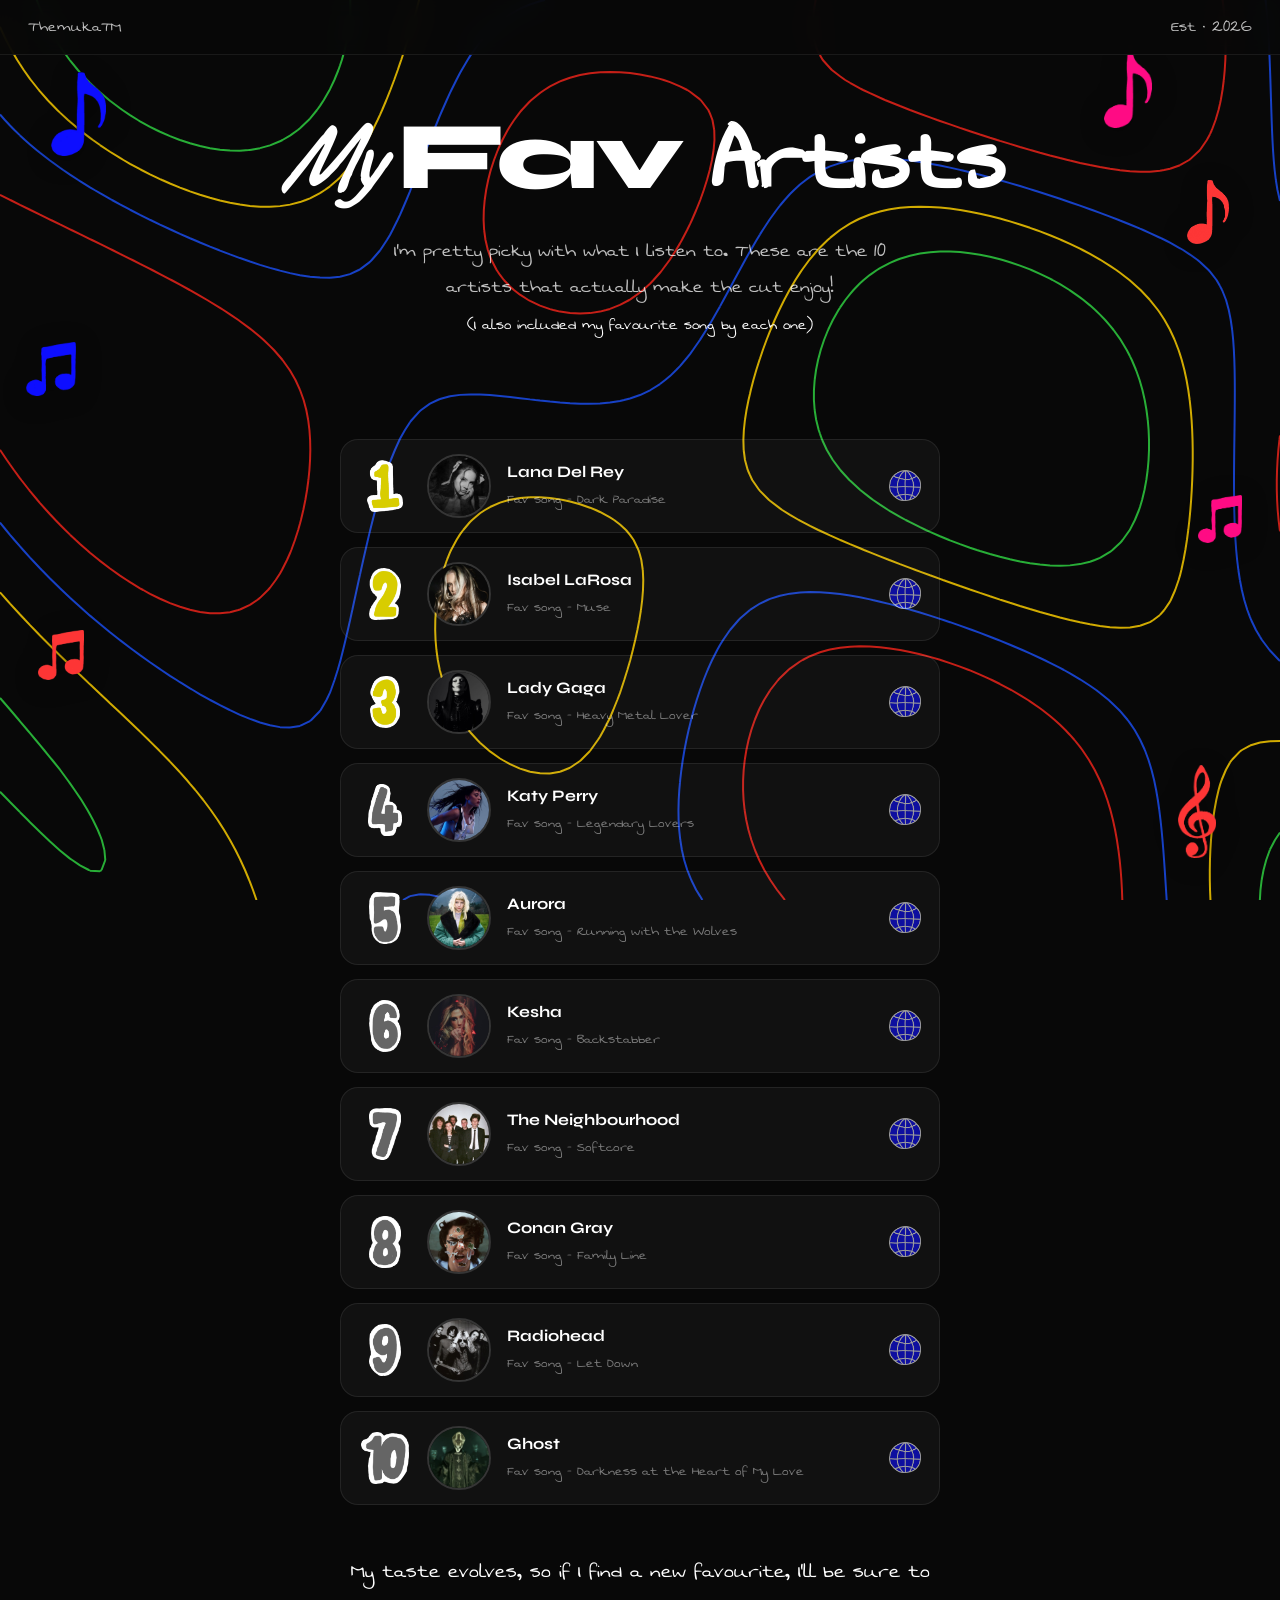
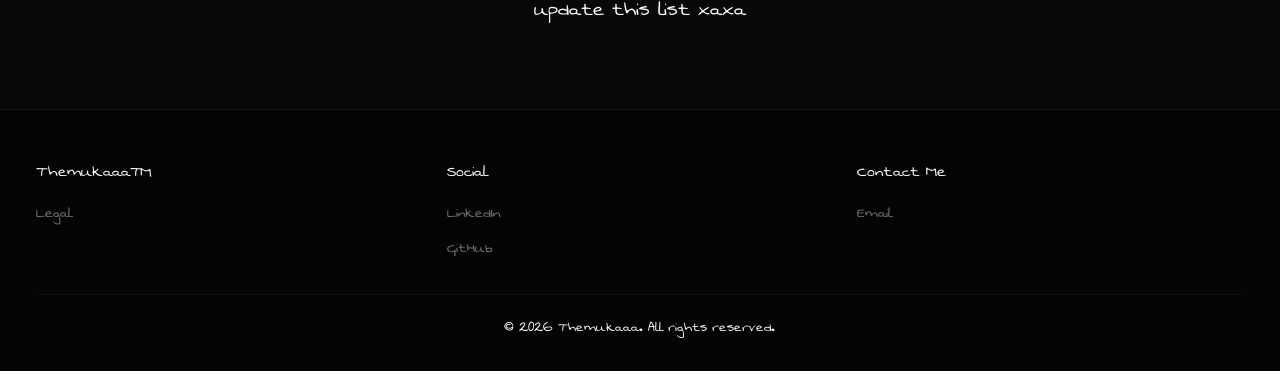
==== commit 036f6d1f: "Fix HTML encoding issues in index.html" ====
--- a/songs/index.html
+++ b/songs/index.html
@@ -109,7 +109,7 @@
         </li>
 
         <li>
-          <a class="artist-card" href="https://www.aurora.ac" target="_blank" rel="noopener noreferrer">
+          <a class="artist-card" href="https://www.aurora-music.com" target="_blank" rel="noopener noreferrer">
             <img class="artist-rank" src="/assets/stickers/ranking-5.png" alt="Number 5" />
             <img class="artist-photo" src="/assets/photos/aurora.svg" alt="Aurora" />
             <span class="artist-info">
@@ -174,7 +174,7 @@
         </li>
 
         <li>
-          <a class="artist-card" href="https://www.ghost.se" target="_blank" rel="noopener noreferrer">
+          <a class="artist-card" href="https://www.ghost-official.com" target="_blank" rel="noopener noreferrer">
             <img class="artist-rank" src="/assets/stickers/ranking-10.png" alt="Number 10" />
             <img class="artist-photo" src="/assets/photos/ghost.svg" alt="Ghost" />
             <span class="artist-info">
@@ -214,4 +214,4 @@
 
   <script src="/js/script.js"></script>
 </body>
-</html>+</html>
